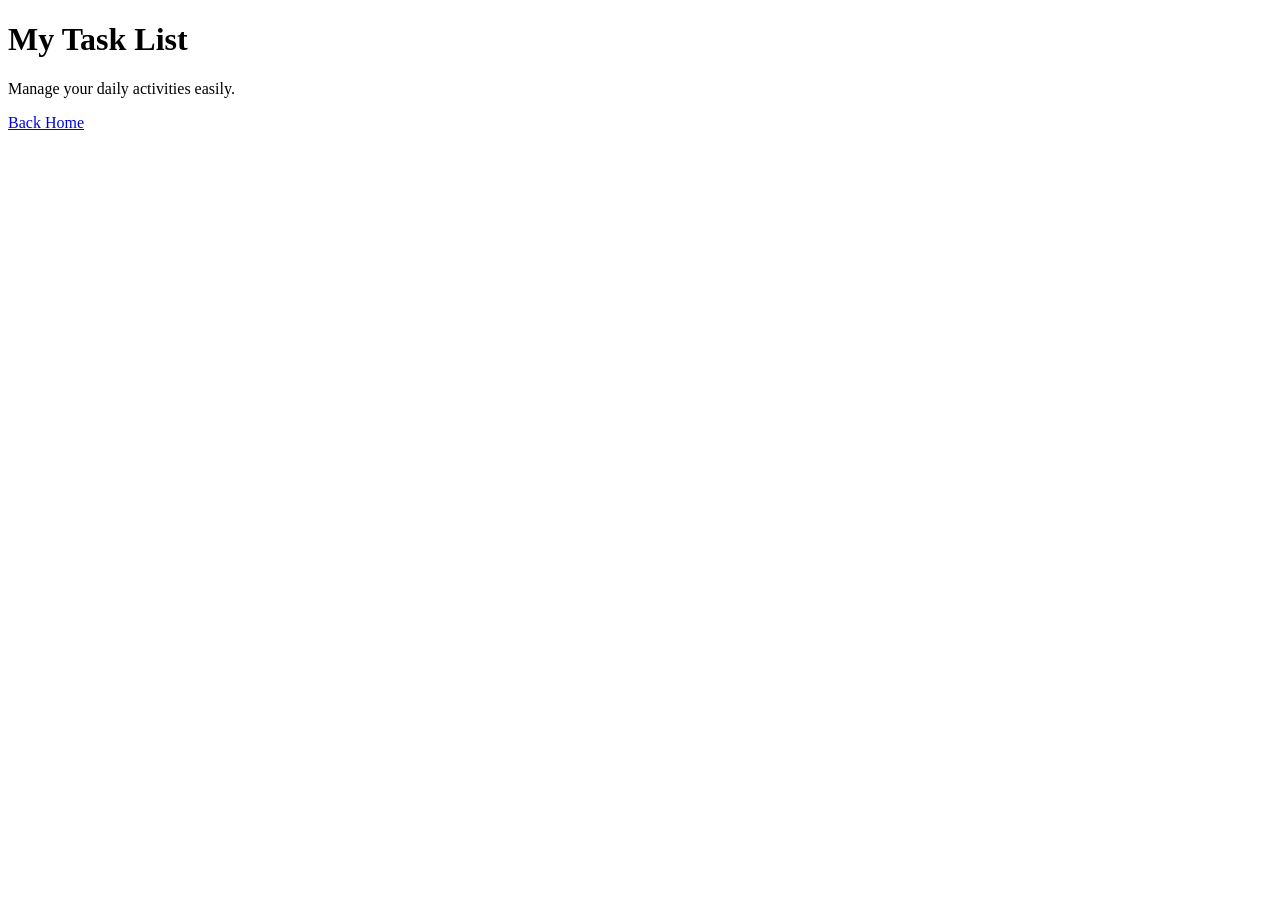
==== index.html @ 37f3de5c "chore(index.html):add task list" ====
<!DOCTYPE html>
<html lang="en">

<head>
    <meta charset="UTF-8">
    <meta name="viewport" content="width=device-width, initial-scale=1.0">
    <title>My Tasks</title>

    <link rel="stylesheet" href="style.css">
</head>

<body>

    <div class="container">

        <h1>My Task List</h1>
        <p class="subtitle">Manage your daily activities easily.</p>

        <div class="big-card">

            <ul id="taskList"></ul>

            <a href="address.html" class="back-btn">
                Back Home
            </a>

        </div>

    </div>

    <script src="script.js"></script>
</body>

</html>
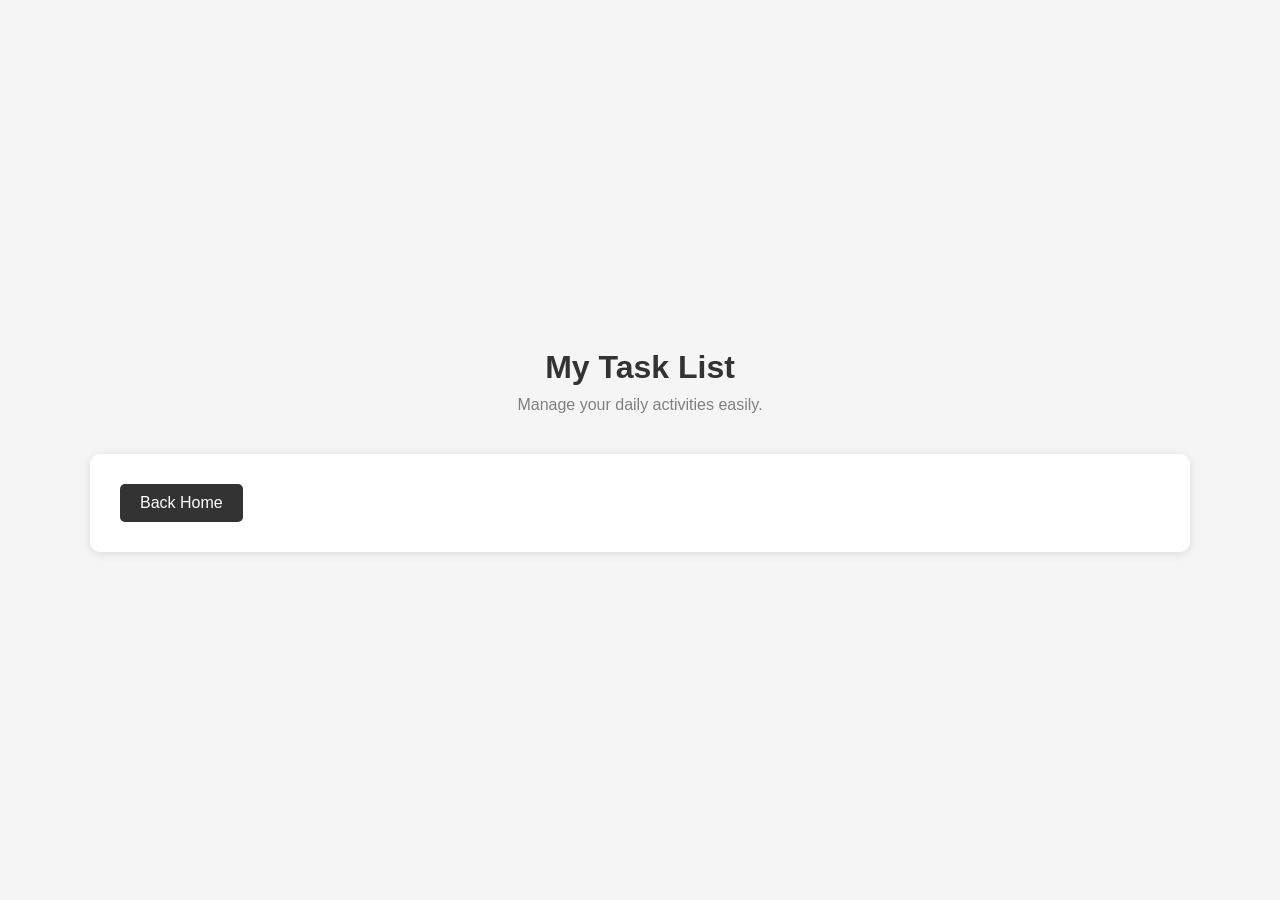
==== commit b4f5469e: "fix(index.html):correct the name address" ====
--- a/index.html
+++ b/index.html
@@ -20,7 +20,7 @@
 
             <ul id="taskList"></ul>
 
-            <a href="address.html" class="back-btn">
+            <a href="addres.html" class="back-btn">
                 Back Home
             </a>
 
--- a/style.css
+++ b/style.css
@@ -0,0 +1,127 @@
+* {
+    margin: 0;
+    padding: 0;
+    box-sizing: border-box;
+    font-family: Arial, sans-serif;
+}
+
+body {
+    background: #f5f5f5;
+    min-height: 100vh;
+    display: flex;
+    justify-content: center;
+    align-items: center;
+}
+
+.container {
+    width: 90%;
+    max-width: 1100px;
+}
+
+h1 {
+    text-align: center;
+    margin-bottom: 10px;
+    color: #333;
+}
+
+.subtitle {
+    text-align: center;
+    margin-bottom: 40px;
+    color: gray;
+}
+
+.task-wrapper {
+    display: flex;
+    gap: 20px;
+    flex-wrap: wrap;
+}
+
+.card {
+    flex: 1;
+    min-width: 300px;
+    background: white;
+    padding: 25px;
+    border-radius: 10px;
+    box-shadow: 0 2px 10px rgba(0, 0, 0, 0.1);
+}
+
+.card h2 {
+    margin-bottom: 20px;
+    color: #333;
+}
+
+label {
+    display: block;
+    margin-bottom: 10px;
+    color: #555;
+}
+
+input {
+    width: 100%;
+    padding: 12px;
+    border: 1px solid #ccc;
+    border-radius: 5px;
+    margin-bottom: 15px;
+}
+
+button {
+    width: 100%;
+    padding: 12px;
+    border: none;
+    background: #2ecc71;
+    color: white;
+    border-radius: 5px;
+    cursor: pointer;
+    font-size: 16px;
+    margin-bottom: 15px;
+}
+
+button:hover {
+    background: #27ae60;
+}
+
+.view-btn,
+.back-btn {
+    display: inline-block;
+    text-decoration: none;
+    background: #333;
+    color: white;
+    padding: 10px 20px;
+    border-radius: 5px;
+}
+
+.view-btn:hover,
+.back-btn:hover {
+    background: black;
+}
+
+ul {
+    list-style: none;
+}
+
+li {
+    background: #f1f1f1;
+    padding: 12px;
+    margin-bottom: 10px;
+    border-radius: 5px;
+
+    display: flex;
+    justify-content: space-between;
+    align-items: center;
+}
+
+.delete-btn {
+    background: red;
+    color: white;
+    border: none;
+    padding: 7px 12px;
+    border-radius: 5px;
+    cursor: pointer;
+}
+
+.big-card {
+    background: white;
+    padding: 30px;
+    border-radius: 10px;
+    box-shadow: 0 2px 10px rgba(0, 0, 0, 0.1);
+}
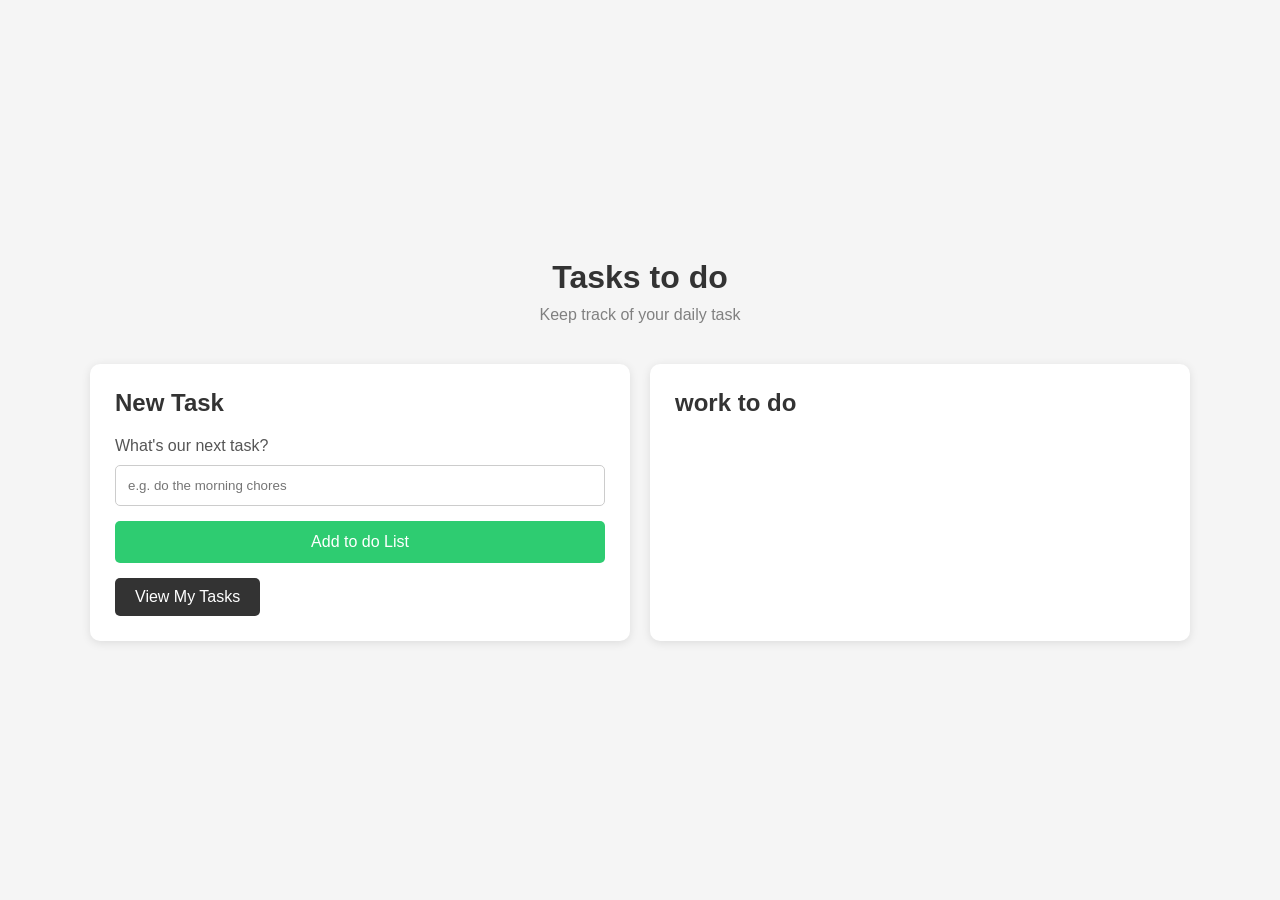
==== commit 50c2584f: "fix(index.html): replace index.html with address.css" ====
--- a/index.html
+++ b/index.html
@@ -2,9 +2,9 @@
 <html lang="en">
 
 <head>
-    <meta charset="UTF-8">
-    <meta name="viewport" content="width=device-width, initial-scale=1.0">
-    <title>My Tasks</title>
+    <meta charset="UTF-8" />
+    <meta name="viewport" content="width=device-width, initial-scale=1.0" />
+    <title>Tasks to do</title>
 
     <link rel="stylesheet" href="style.css">
 </head>
@@ -13,16 +13,31 @@
 
     <div class="container">
 
-        <h1>My Task List</h1>
-        <p class="subtitle">Manage your daily activities easily.</p>
+        <h1>Tasks to do</h1>
+        <p class="subtitle">Keep track of your daily task</p>
 
-        <div class="big-card">
+        <div class="task-wrapper">
 
-            <ul id="taskList"></ul>
+            <!-- LEFT CARD -->
+            <div class="card">
+                <h2>New Task</h2>
 
-            <a href="addres.html" class="back-btn">
-                Back Home
-            </a>
+                <label>What's our next task?</label>
+
+                <input type="text" id="taskInput" placeholder="e.g. do the morning chores">
+
+                <button onclick="addTask()">Add to do List</button>
+
+                <a href="index.html" class="view-btn">
+                    View My Tasks
+                </a>
+            </div>
+
+            <!-- RIGHT CARD -->
+            <div class="card">
+                <h2>work to do</h2>
+                <ul id="previewList"></ul>
+            </div>
 
         </div>
 
@@ -31,4 +46,5 @@
     <script src="script.js"></script>
 </body>
 
-</html>+</html>
+
